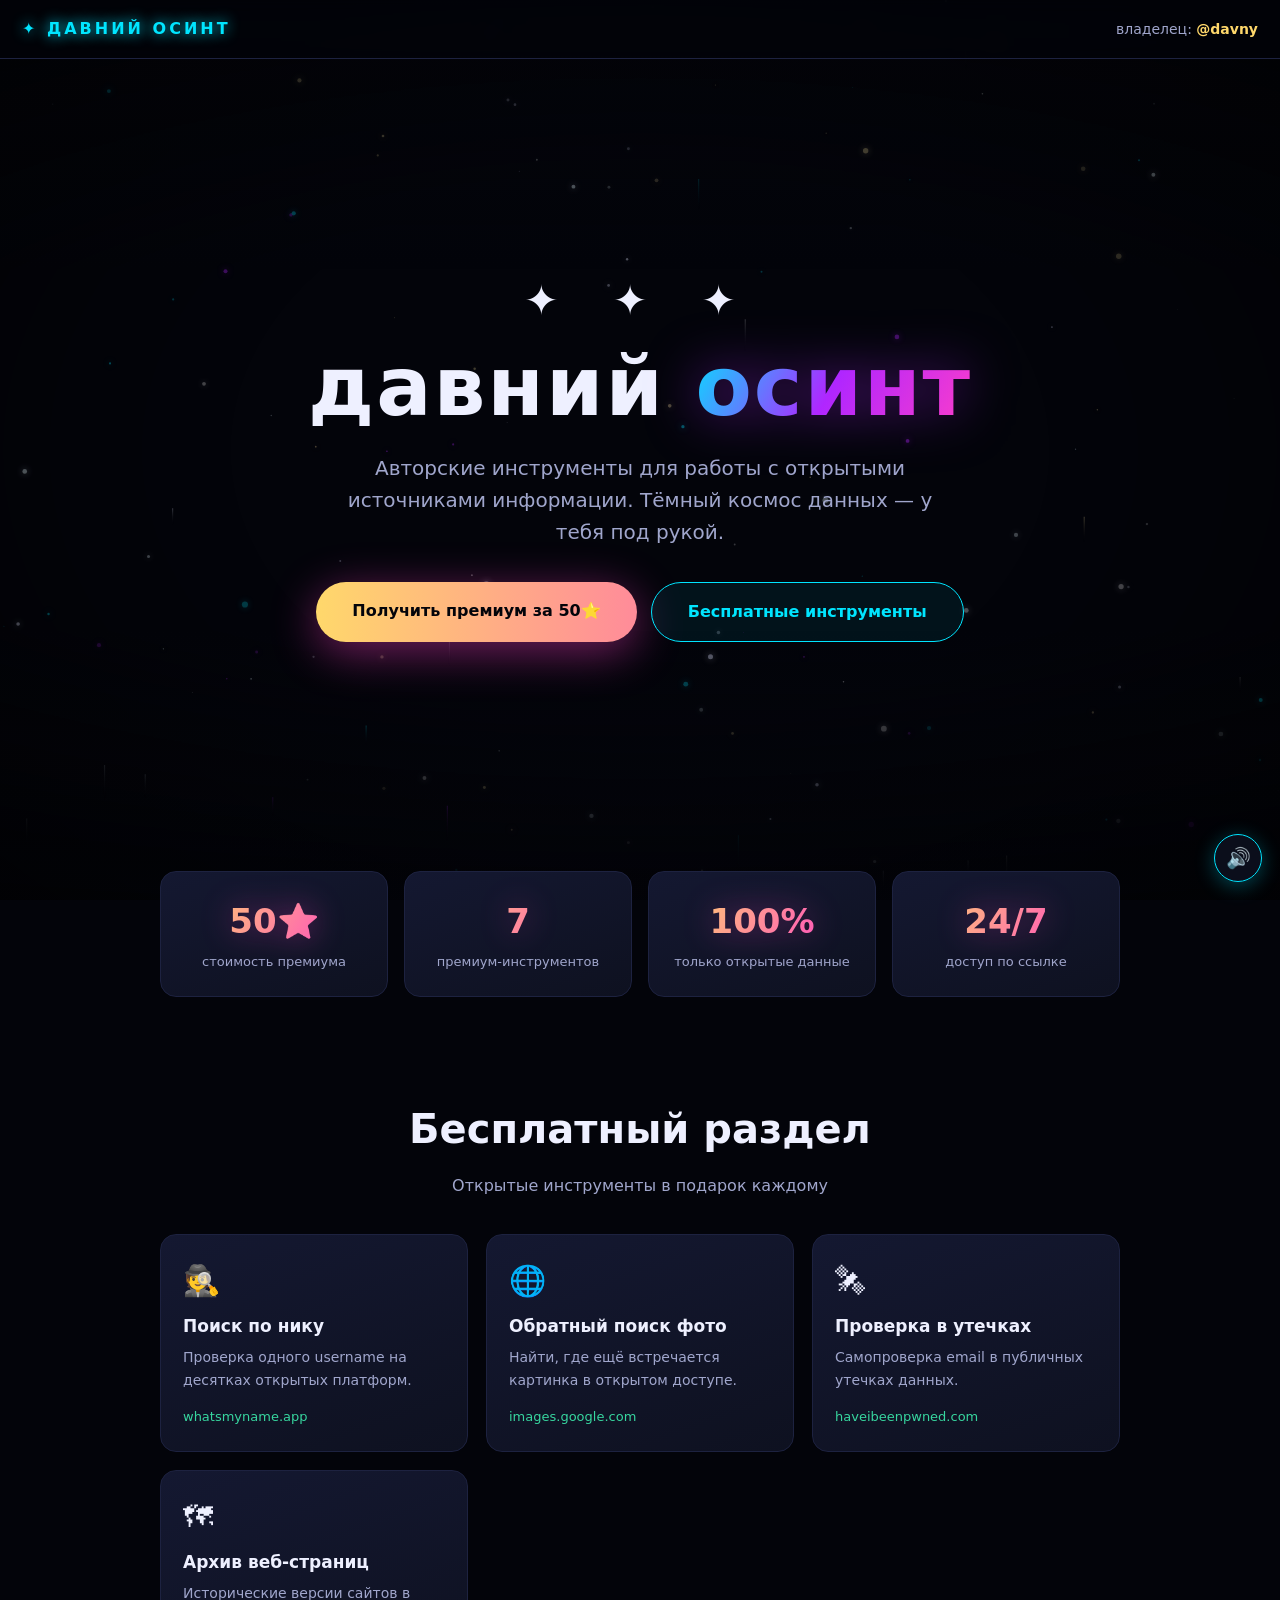
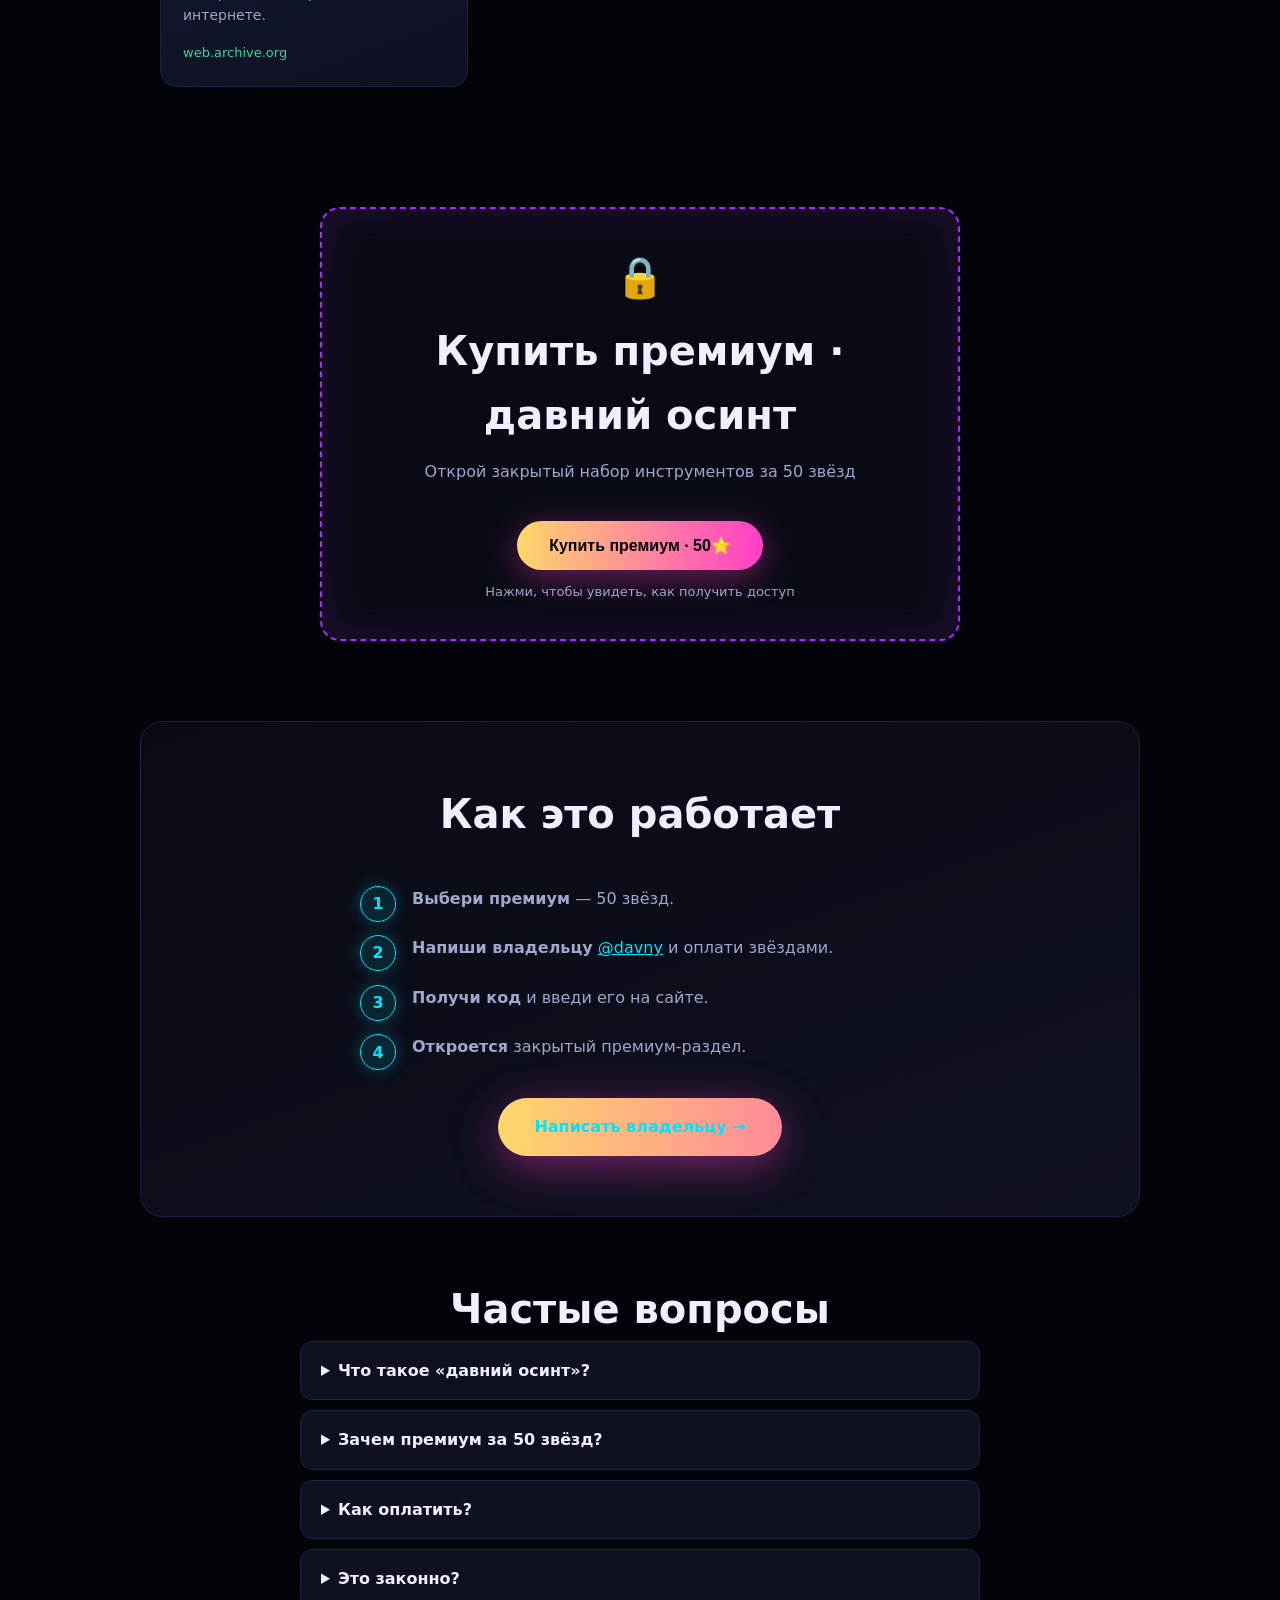
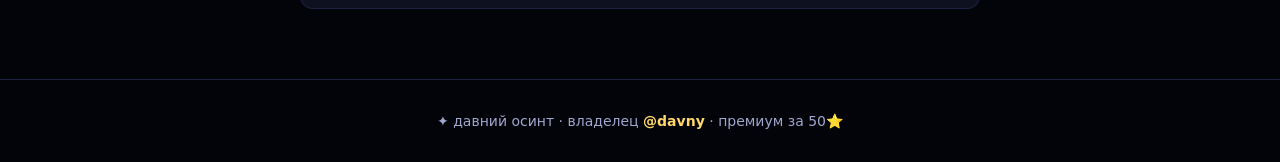
==== index.html @ 4f331660 "Переделал премиум-блок: компактный, с шагами покупки и полем кода" ====
<!DOCTYPE html>
<html lang="ru">
<head>
  <meta charset="UTF-8">
  <meta name="viewport" content="width=device-width, initial-scale=1.0">
  <title>давний осинт — премиум OSINT за 50⭐</title>
  <meta name="description" content="давний осинт — авторские инструменты OSINT по открытым источникам. Владелец @davny. Премиум за 50 звёзд.">
  <link rel="stylesheet" href="style.css">
</head>
<body>

  <canvas id="stars"></canvas>
  <div class="vignette"></div>

  <nav class="topbar">
    <span class="brand">✦ ДАВНИЙ ОСИНТ</span>
    <span class="owner">владелец: <a href="https://t.me/davny">@davny</a></span>
  </nav>

  <header class="hero">
    <div class="hero-inner">
      <p class="logo">✦ ✦ ✦</p>
      <h1>давний <span class="grad">осинт</span></h1>
      <p class="sub">Авторские инструменты для работы с открытыми источниками информации. Тёмный космос данных — у тебя под рукой.</p>
      <div class="hero-btns">
        <a class="cta" href="#premium">Получить премиум за 50⭐</a>
        <a class="cta ghost" href="#free">Бесплатные инструменты</a>
      </div>
    </div>
  </header>

  <section class="stats">
    <div class="stat"><b>50⭐</b><span>стоимость премиума</span></div>
    <div class="stat"><b>7</b><span>премиум-инструментов</span></div>
    <div class="stat"><b>100%</b><span>только открытые данные</span></div>
    <div class="stat"><b>24/7</b><span>доступ по ссылке</span></div>
  </section>

  <section class="free" id="free">
    <h2>Бесплатный раздел</h2>
    <p class="section-sub">Открытые инструменты в подарок каждому</p>
    <div class="cards">
      <div class="card">
        <div class="icon">🕵</div>
        <h3>Поиск по нику</h3>
        <p>Проверка одного username на десятках открытых платформ.</p>
        <a class="link" href="https://whatsmyname.app/">whatsmyname.app</a>
      </div>
      <div class="card">
        <div class="icon">🌐</div>
        <h3>Обратный поиск фото</h3>
        <p>Найти, где ещё встречается картинка в открытом доступе.</p>
        <a class="link" href="https://images.google.com/">images.google.com</a>
      </div>
      <div class="card">
        <div class="icon">🛰</div>
        <h3>Проверка в утечках</h3>
        <p>Самопроверка email в публичных утечках данных.</p>
        <a class="link" href="https://haveibeenpwned.com/">haveibeenpwned.com</a>
      </div>
      <div class="card">
        <div class="icon">🗺</div>
        <h3>Архив веб-страниц</h3>
        <p>Исторические версии сайтов в интернете.</p>
        <a class="link" href="https://web.archive.org/">web.archive.org</a>
      </div>
    </div>
  </section>

  <section class="premium" id="premium">
    <div class="locked" id="locked">
      <div class="lock-icon">🔒</div>
      <h2>Купить премиум · давний осинт</h2>
      <p class="section-sub">Открой закрытый набор инструментов за 50 звёзд</p>

      <button class="pay-btn" id="buy-btn" type="button">Купить премиум · 50⭐</button>
      <p class="hint" id="buy-hint">Нажми, чтобы увидеть, как получить доступ</p>

      <div id="buy-steps" style="display:none">
        <ol class="buy-steps">
          <li>Напиши владельцу <a href="https://t.me/davny">@davny</a> и оплати 50⭐ звёздами.</li>
          <li>Получи код доступа у владельца.</li>
          <li>Введи код ниже — премиум откроется.</li>
        </ol>
        <div class="pay-row">
          <a class="pay-btn" href="https://t.me/davny">Оплатить · @davny</a>
        </div>
        <form id="code-form" onsubmit="event.preventDefault(); tryCode();">
          <input id="code-input" type="text" placeholder="Введите код доступа" autocomplete="off">
          <button id="code-btn" type="submit">Открыть</button>
        </form>
        <p id="code-msg" class="hint" style="margin-top:10px"></p>
      </div>
    </div>

    <div class="premium-content" id="premium-content" style="display:none">
      <h2>Премиум «давний осинт»</h2>
      <p class="section-sub">Ваш доступ активирован ✦</p>
      <div class="cards">
        <div class="card">
          <div class="icon">🛰</div>
          <h3>Shodan — про</h3>
          <p>Детальный поиск открытых устройств и сервисов в интернете.</p>
          <a class="link" href="https://www.shodan.io/">shodan.io</a>
        </div>
        <div class="card">
          <div class="icon">🧩</div>
          <h3>Sherlock CLI</h3>
          <p>Массовая проверка ника по сотням площадок из терминала.</p>
          <a class="link" href="https://github.com/sherlock-project/sherlock">sherlock</a>
        </div>
        <div class="card">
          <div class="icon">📡</div>
          <h3>crt.sh — субдомены</h3>
          <p>Поиск субдоменов и сертификатов по Certificate Transparency.</p>
          <a class="link" href="https://crt.sh/">crt.sh</a>
        </div>
        <div class="card">
          <div class="icon">🔎</div>
          <h3>Maigret</h3>
          <p>Поиск пользователя по нику в огромном списке сайтов.</p>
          <a class="link" href="https://github.com/soxoj/maigret">maigret</a>
        </div>
        <div class="card">
          <div class="icon">🔍</div>
          <h3>Censys</h3>
          <p>Индекс интернета: сервисы, порты, инфраструктура.</p>
          <a class="link" href="https://search.censys.io/">search.censys.io</a>
        </div>
        <div class="card">
          <div class="icon">💳</div>
          <h3>Проверка контрагента</h3>
          <p>Открытые реестры и данные для проверки юрлиц и ИП.</p>
          <a class="link" href="https://egrul.nalog.ru/">egrul.nalog.ru</a>
        </div>
        <div class="card">
          <div class="icon">📓</div>
          <h3>Obsidian — второй мозг</h3>
          <p>Организация собранных данных: заметки, связи, граф источников.</p>
          <a class="link" href="https://obsidian.md/">obsidian.md</a>
        </div>
      </div>
      <div class="notice">
        <strong>Используй легально.</strong> Все инструменты работают только с публичными данными. Сбор сведений о частных лицах без согласия и во вред им запрещён (152-ФЗ РФ).
      </div>
    </div>
  </section>

  <section class="how">
    <h2>Как это работает</h2>
    <ol>
      <li><b>Выбери премиум</b> — 50 звёзд.</li>
      <li><b>Напиши владельцу</b> <a href="https://t.me/davny">@davny</a> и оплати звёздами.</li>
      <li><b>Получи код</b> и введи его на сайте.</li>
      <li><b>Откроется</b> закрытый премиум-раздел.</li>
    </ol>
    <a class="cta" href="https://t.me/davny">Написать владельцу →</a>
  </section>

  <section class="faq">
    <h2>Частые вопросы</h2>
    <details>
      <summary>Что такое «давний осинт»?</summary>
      <p>Это авторский набор инструментов по OSINT — работе с открытыми источниками. Всё, что в нём, доступно легально, без взломов.</p>
    </details>
    <details>
      <summary>Зачем премиум за 50 звёзд?</summary>
      <p>Премиум открывает расширенный список инструментов и методик. Базовые инструменты доступны бесплатно.</p>
    </details>
    <details>
      <summary>Как оплатить?</summary>
      <p>Напиши владельцу <a href="https://t.me/davny">@davny</a> в Telegram и оплати 50 звёзд. В ответ получишь код доступа.</p>
    </details>
    <details>
      <summary>Это законно?</summary>
      <p>Да — описаны только публичные источники и легальные инструменты. Незаконный сбор персональных данных исключён.</p>
    </details>
  </section>

  <footer>
    <p>✦ давний осинт · владелец <a href="https://t.me/davny">@davny</a> · премиум за 50⭐</p>
  </footer>

  <script src="stars.js"></script>
  <script src="codes.js"></script>
  <script src="main.js"></script>
  <script src="sound.js"></script>
</body>
</html>
---- style.css ----
* {
  box-sizing: border-box;
  margin: 0;
  padding: 0;
}

:root {
  --bg: #03040a;
  --bg2: #090b14;
  --card: #0e1120;
  --card2: #141831;
  --border: #1d2240;
  --neon: #00e5ff;
  --neon2: #b026ff;
  --pink: #ff3ec8;
  --gold: #ffd86b;
  --green: #37d69f;
  --text: #eef0ff;
  --muted: #a0a6cc;
}

html {
  scroll-behavior: smooth;
}

body {
  font-family: system-ui, "Segoe UI", Arial, sans-serif;
  background: var(--bg);
  color: var(--text);
  line-height: 1.6;
  min-height: 100vh;
  overflow-x: hidden;
}

a { color: inherit; }

#stars {
  position: fixed;
  inset: 0;
  z-index: 0;
  pointer-events: none;
}

.vignette {
  position: fixed;
  inset: 0;
  z-index: 1;
  pointer-events: none;
  background: radial-gradient(ellipse at center, transparent 45%, rgba(0,0,0,0.55) 100%),
    linear-gradient(180deg, rgba(3,4,10,0.6), transparent 30%, transparent 70%, rgba(3,4,10,0.85));
}

.topbar, header, section, footer { position: relative; z-index: 2; }

/* ---------- TOPBAR ---------- */
.topbar {
  display: flex;
  justify-content: space-between;
  align-items: center;
  padding: 16px 22px;
  border-bottom: 1px solid var(--border);
  background: rgba(3,4,10,0.65);
  backdrop-filter: blur(8px);
  position: sticky;
  top: 0;
  z-index: 20;
}

.brand {
  font-weight: 800;
  letter-spacing: 3px;
  color: var(--neon);
  text-shadow: 0 0 14px var(--neon);
}

.owner { color: var(--muted); font-size: 14px; }
.owner a { color: var(--gold); text-decoration: none; font-weight: 700; }
.owner a:hover { text-decoration: underline; }

/* ---------- HERO ---------- */
.hero {
  min-height: 88vh;
  display: flex;
  align-items: center;
  justify-content: center;
  text-align: center;
  padding: 40px 20px;
}

.hero-inner { max-width: 760px; }

.logo {
  font-size: 42px;
  letter-spacing: 20px;
  margin-bottom: 10px;
  animation: twinkle 3s ease-in-out infinite;
}

h1 {
  font-size: clamp(44px, 8vw, 82px);
  line-height: 1.05;
  font-weight: 900;
  letter-spacing: 2px;
}

h1 .grad {
  background: linear-gradient(120deg, var(--neon), var(--neon2), var(--pink));
  -webkit-background-clip: text;
  background-clip: text;
  -webkit-text-fill-color: transparent;
  filter: drop-shadow(0 0 26px rgba(176,38,255,0.5));
}

.sub {
  color: var(--muted);
  font-size: clamp(16px, 2.5vw, 20px);
  max-width: 600px;
  margin: 22px auto 0;
}

.hero-btns {
  margin-top: 34px;
  display: flex;
  gap: 14px;
  justify-content: center;
  flex-wrap: wrap;
}

/* ---------- CTA ---------- */
.cta {
  display: inline-block;
  padding: 16px 36px;
  font-weight: 800;
  font-size: 16px;
  color: #03040a;
  background: linear-gradient(90deg, var(--gold), var(--pink));
  background-size: 200% 100%;
  border-radius: 999px;
  text-decoration: none;
  animation: grad 5s ease infinite;
  box-shadow: 0 10px 46px rgba(255,62,200,0.45);
  transition: transform 0.18s, filter 0.18s;
}

.cta:hover { transform: translateY(-3px); filter: brightness(1.12); }

.cta.ghost {
  background: rgba(0,229,255,0.07);
  border: 1px solid var(--neon);
  color: var(--neon);
  animation: none;
  box-shadow: none;
}

.cta.ghost:hover { background: var(--neon); color: #03040a; }

/* ---------- STATS ---------- */
.stats {
  max-width: 1000px;
  margin: 0 auto;
  padding: 20px 20px 40px;
  display: grid;
  grid-template-columns: repeat(auto-fit, minmax(160px, 1fr));
  gap: 16px;
  text-align: center;
}

.stat {
  background: linear-gradient(160deg, var(--card2), var(--card));
  border: 1px solid var(--border);
  border-radius: 16px;
  padding: 22px;
}

.stat b {
  display: block;
  font-size: 34px;
  font-weight: 900;
  background: linear-gradient(120deg, var(--gold), var(--pink));
  -webkit-background-clip: text;
  background-clip: text;
  -webkit-text-fill-color: transparent;
  filter: drop-shadow(0 0 16px rgba(255,62,200,0.4));
}

.stat span { color: var(--muted); font-size: 13px; }

/* ---------- SECTIONS ---------- */
.free, .premium, .how, .faq {
  max-width: 1000px;
  margin: 0 auto;
  padding: 60px 20px;
  text-align: center;
}

h2 {
  font-size: clamp(28px, 4vw, 40px);
  font-weight: 900;
}

.section-sub { color: var(--muted); margin: 12px 0 36px; }

.cards {
  display: grid;
  grid-template-columns: repeat(auto-fit, minmax(240px, 1fr));
  gap: 18px;
  text-align: left;
}

.card {
  background: linear-gradient(160deg, var(--card2), var(--card));
  border: 1px solid var(--border);
  border-radius: 16px;
  padding: 22px;
  transition: transform 0.18s, border-color 0.18s, box-shadow 0.18s;
}

.card:hover {
  transform: translateY(-5px);
  border-color: var(--neon);
  box-shadow: 0 12px 34px rgba(0,229,255,0.14);
}

.card .icon { font-size: 30px; margin-bottom: 8px; }
.card h3 { margin-bottom: 6px; font-size: 17px; }
.card p { color: var(--muted); font-size: 14px; margin-bottom: 12px; }
.card .link { color: var(--green); text-decoration: none; font-size: 13px; word-break: break-all; }
.card .link:hover { text-decoration: underline; }

/* ---------- PREMIUM ---------- */
.premium { padding-bottom: 80px; }

.locked {
  max-width: 640px;
  margin: 0 auto;
  border: 2px dashed var(--neon2);
  background: var(--bg2);
  border-radius: 20px;
  padding: 36px 26px;
  box-shadow: 0 0 48px rgba(176,38,255,0.15) inset;
}

.lock-icon { font-size: 40px; margin-bottom: 10px; }

.pay-btn {
  display: inline-block;
  padding: 15px 32px;
  font-weight: 800;
  font-size: 16px;
  color: #03040a;
  background: linear-gradient(90deg, var(--gold), var(--pink));
  border: none;
  border-radius: 999px;
  text-decoration: none;
  cursor: pointer;
  box-shadow: 0 8px 34px rgba(255,62,200,0.4);
  transition: transform 0.18s, filter 0.18s;
}

.pay-btn:hover { transform: translateY(-3px); filter: brightness(1.1); }

.hint { font-size: 13px; color: var(--muted); margin-top: 12px; }

.buy-steps {
  list-style: none;
  text-align: left;
  margin: 22px auto 18px;
  max-width: 520px;
  counter-reset: step;
}
.buy-steps li {
  counter-increment: step;
  position: relative;
  padding: 8px 0 8px 44px;
  color: var(--muted);
  font-size: 15px;
}
.buy-steps li::before {
  content: counter(step);
  position: absolute;
  left: 0;
  top: 8px;
  width: 30px;
  height: 30px;
  display: grid;
  place-items: center;
  border-radius: 50%;
  background: rgba(0,229,255,0.1);
  border: 1px solid var(--neon);
  color: var(--neon);
  font-weight: 800;
  font-size: 14px;
}
.buy-steps a { color: var(--gold); text-decoration: none; font-weight: 700; }
.buy-steps a:hover { text-decoration: underline; }

.pay-row { margin: 6px 0 16px; }

#code-form { margin-top: 10px; }
#code-input {
  padding: 12px 14px;
  border-radius: 10px;
  border: 1px solid var(--border);
  background: var(--card);
  color: var(--text);
  font-size: 15px;
  width: 240px;
}
#code-btn {
  padding: 13px 22px;
  border: none;
  border-radius: 10px;
  background: var(--green);
  color: #03120b;
  font-weight: 800;
  cursor: pointer;
  margin-left: 6px;
}

.notice {
  max-width: 640px;
  margin: 24px auto 0;
  border: 1px solid var(--border);
  border-left: 3px solid var(--green);
  background: var(--bg2);
  border-radius: 10px;
  padding: 14px 16px;
  color: var(--muted);
  font-size: 14px;
  text-align: left;
}
.notice strong { color: var(--text); }

/* ---------- HOW ---------- */
.how {
  background: linear-gradient(160deg, var(--bg2), var(--card));
  border: 1px solid var(--border);
  border-radius: 22px;
  margin-bottom: 40px;
  position: relative;
  overflow: hidden;
}

.how ol { list-style: none; margin: 28px auto 26px; counter-reset: step; max-width: 560px; text-align: left; }
.how li {
  counter-increment: step;
  position: relative;
  padding: 12px 0 12px 52px;
  color: var(--muted);
}
.how li::before {
  content: counter(step);
  position: absolute;
  left: 0;
  top: 12px;
  width: 34px;
  height: 34px;
  display: grid;
  place-items: center;
  border-radius: 50%;
  background: rgba(0,229,255,0.1);
  border: 1px solid var(--neon);
  color: var(--neon);
  font-weight: 800;
  box-shadow: 0 0 16px rgba(0,229,255,0.25);
}
.how a { color: var(--neon); }

/* ---------- FAQ ---------- */
.faq { max-width: 720px; padding-top: 20px; }

details {
  background: var(--card);
  border: 1px solid var(--border);
  border-radius: 12px;
  padding: 16px 20px;
  margin-bottom: 10px;
  text-align: left;
  transition: border-color 0.15s;
}
details:hover { border-color: var(--neon); }

summary {
  font-weight: 700;
  cursor: pointer;
  font-size: 16px;
  color: var(--text);
}

details p {
  color: var(--muted);
  font-size: 15px;
  margin-top: 12px;
}

details a { color: var(--gold); text-decoration: none; }
details a:hover { text-decoration: underline; }

/* ---------- FOOTER ---------- */
footer {
  border-top: 1px solid var(--border);
  text-align: center;
  padding: 30px 20px;
  color: var(--muted);
  font-size: 14px;
}
footer a { color: var(--gold); text-decoration: none; font-weight: 700; }

/* ---------- ANIM ---------- */
@keyframes twinkle { 0%,100% { opacity:1; } 50% { opacity:0.4; } }
@keyframes grad { 0%,100% { background-position:0% 50%; } 50% { background-position:100% 50%; } }

@media (max-width: 560px) {
  .topbar { flex-direction: column; gap: 6px; }
  .cards { grid-template-columns: 1fr; }
  .hero-btns { flex-direction: column; }
}
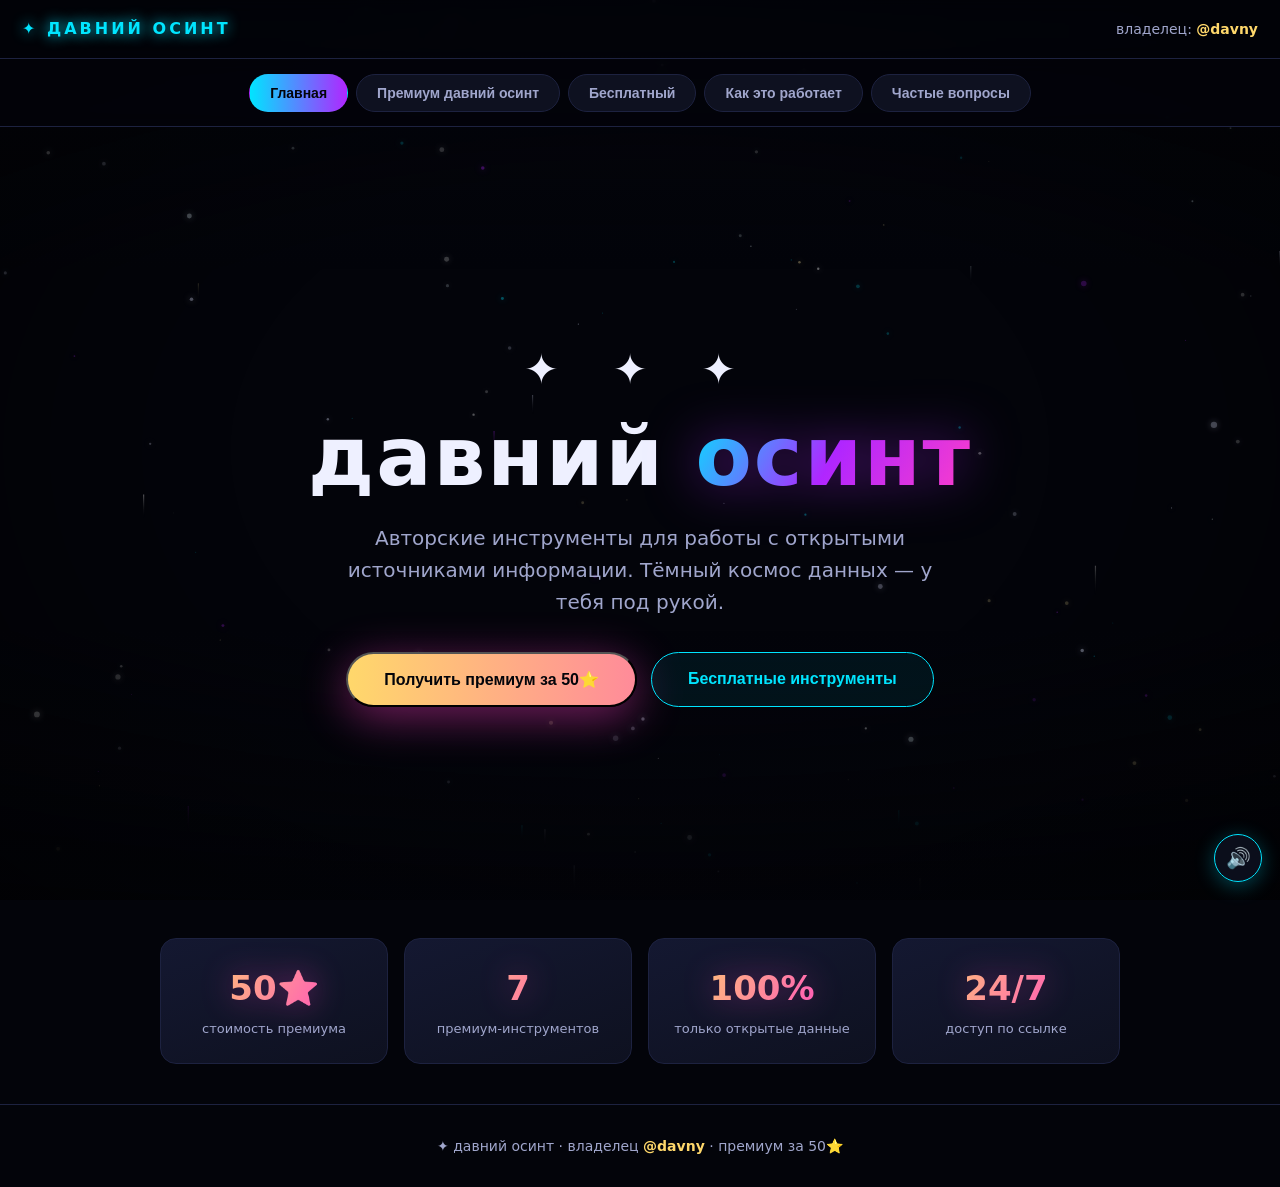
==== commit 24521deb: "Сделал разделы вкладками: премиум, бесплатный, как работает, FAQ" ====
--- a/index.html
+++ b/index.html
@@ -17,56 +17,39 @@
     <span class="owner">владелец: <a href="https://t.me/davny">@davny</a></span>
   </nav>
 
-  <header class="hero">
-    <div class="hero-inner">
-      <p class="logo">✦ ✦ ✦</p>
-      <h1>давний <span class="grad">осинт</span></h1>
-      <p class="sub">Авторские инструменты для работы с открытыми источниками информации. Тёмный космос данных — у тебя под рукой.</p>
-      <div class="hero-btns">
-        <a class="cta" href="#premium">Получить премиум за 50⭐</a>
-        <a class="cta ghost" href="#free">Бесплатные инструменты</a>
-      </div>
-    </div>
-  </header>
-
-  <section class="stats">
-    <div class="stat"><b>50⭐</b><span>стоимость премиума</span></div>
-    <div class="stat"><b>7</b><span>премиум-инструментов</span></div>
-    <div class="stat"><b>100%</b><span>только открытые данные</span></div>
-    <div class="stat"><b>24/7</b><span>доступ по ссылке</span></div>
-  </section>
-
-  <section class="free" id="free">
-    <h2>Бесплатный раздел</h2>
-    <p class="section-sub">Открытые инструменты в подарок каждому</p>
-    <div class="cards">
-      <div class="card">
-        <div class="icon">🕵</div>
-        <h3>Поиск по нику</h3>
-        <p>Проверка одного username на десятках открытых платформ.</p>
-        <a class="link" href="https://whatsmyname.app/">whatsmyname.app</a>
-      </div>
-      <div class="card">
-        <div class="icon">🌐</div>
-        <h3>Обратный поиск фото</h3>
-        <p>Найти, где ещё встречается картинка в открытом доступе.</p>
-        <a class="link" href="https://images.google.com/">images.google.com</a>
-      </div>
-      <div class="card">
-        <div class="icon">🛰</div>
-        <h3>Проверка в утечках</h3>
-        <p>Самопроверка email в публичных утечках данных.</p>
-        <a class="link" href="https://haveibeenpwned.com/">haveibeenpwned.com</a>
-      </div>
-      <div class="card">
-        <div class="icon">🗺</div>
-        <h3>Архив веб-страниц</h3>
-        <p>Исторические версии сайтов в интернете.</p>
-        <a class="link" href="https://web.archive.org/">web.archive.org</a>
-      </div>
-    </div>
-  </section>
-
+  <!-- Навигация по вкладкам -->
+  <nav class="tabs">
+    <button class="tab active" data-tab="home">Главная</button>
+    <button class="tab" data-tab="premium">Премиум давний осинт</button>
+    <button class="tab" data-tab="free">Бесплатный</button>
+    <button class="tab" data-tab="how">Как это работает</button>
+    <button class="tab" data-tab="faq">Частые вопросы</button>
+  </nav>
+
+  <!-- Вкладка: Главная -->
+  <section class="tab-page active" id="page-home">
+    <header class="hero">
+      <div class="hero-inner">
+        <p class="logo">✦ ✦ ✦</p>
+        <h1>давний <span class="grad">осинт</span></h1>
+        <p class="sub">Авторские инструменты для работы с открытыми источниками информации. Тёмный космос данных — у тебя под рукой.</p>
+        <div class="hero-btns">
+          <button class="cta" data-goto="premium">Получить премиум за 50⭐</button>
+          <button class="cta ghost" data-goto="free">Бесплатные инструменты</button>
+        </div>
+      </div>
+    </header>
+
+    <section class="stats">
+      <div class="stat"><b>50⭐</b><span>стоимость премиума</span></div>
+      <div class="stat"><b>7</b><span>премиум-инструментов</span></div>
+      <div class="stat"><b>100%</b><span>только открытые данные</span></div>
+      <div class="stat"><b>24/7</b><span>доступ по ссылке</span></div>
+    </section>
+  </section>
+
+  <!-- Вкладка: Премиум -->
+  <section class="tab-page" id="page-premium">
   <section class="premium" id="premium">
     <div class="locked" id="locked">
       <div class="lock-icon">🔒</div>
@@ -145,7 +128,44 @@
       </div>
     </div>
   </section>
-
+  </section>
+
+  <!-- Вкладка: Бесплатный -->
+  <section class="tab-page" id="page-free">
+  <section class="free" id="free">
+    <h2>Бесплатный раздел</h2>
+    <p class="section-sub">Открытые инструменты в подарок каждому</p>
+    <div class="cards">
+      <div class="card">
+        <div class="icon">🕵</div>
+        <h3>Поиск по нику</h3>
+        <p>Проверка одного username на десятках открытых платформ.</p>
+        <a class="link" href="https://whatsmyname.app/">whatsmyname.app</a>
+      </div>
+      <div class="card">
+        <div class="icon">🌐</div>
+        <h3>Обратный поиск фото</h3>
+        <p>Найти, где ещё встречается картинка в открытом доступе.</p>
+        <a class="link" href="https://images.google.com/">images.google.com</a>
+      </div>
+      <div class="card">
+        <div class="icon">🛰</div>
+        <h3>Проверка в утечках</h3>
+        <p>Самопроверка email в публичных утечках данных.</p>
+        <a class="link" href="https://haveibeenpwned.com/">haveibeenpwned.com</a>
+      </div>
+      <div class="card">
+        <div class="icon">🗺</div>
+        <h3>Архив веб-страниц</h3>
+        <p>Исторические версии сайтов в интернете.</p>
+        <a class="link" href="https://web.archive.org/">web.archive.org</a>
+      </div>
+    </div>
+  </section>
+  </section>
+
+  <!-- Вкладка: Как это работает -->
+  <section class="tab-page" id="page-how">
   <section class="how">
     <h2>Как это работает</h2>
     <ol>
@@ -156,7 +176,10 @@
     </ol>
     <a class="cta" href="https://t.me/davny">Написать владельцу →</a>
   </section>
-
+  </section>
+
+  <!-- Вкладка: Частые вопросы -->
+  <section class="tab-page" id="page-faq">
   <section class="faq">
     <h2>Частые вопросы</h2>
     <details>
@@ -175,6 +198,7 @@
       <summary>Это законно?</summary>
       <p>Да — описаны только публичные источники и легальные инструменты. Незаконный сбор персональных данных исключён.</p>
     </details>
+  </section>
   </section>
 
   <footer>
--- a/style.css
+++ b/style.css
@@ -77,6 +77,45 @@
 .owner a { color: var(--gold); text-decoration: none; font-weight: 700; }
 .owner a:hover { text-decoration: underline; }
 
+/* ---------- TABS ---------- */
+.tabs {
+  position: sticky;
+  top: 60px;
+  z-index: 10;
+  display: flex;
+  justify-content: center;
+  flex-wrap: wrap;
+  gap: 8px;
+  padding: 14px 12px;
+  background: rgba(3,4,10,0.7);
+  backdrop-filter: blur(8px);
+  border-bottom: 1px solid var(--border);
+}
+
+.tab {
+  padding: 10px 20px;
+  border-radius: 999px;
+  border: 1px solid var(--border);
+  background: var(--card);
+  color: var(--muted);
+  font-size: 14px;
+  font-weight: 600;
+  cursor: pointer;
+  transition: color 0.15s, border-color 0.15s, background 0.15s;
+}
+
+.tab:hover { color: var(--text); border-color: var(--neon); }
+
+.tab.active {
+  color: #03040a;
+  background: linear-gradient(90deg, var(--neon), var(--neon2));
+  border-color: transparent;
+  font-weight: 800;
+}
+
+.tab-page { display: none; }
+.tab-page.active { display: block; }
+
 /* ---------- HERO ---------- */
 .hero {
   min-height: 88vh;
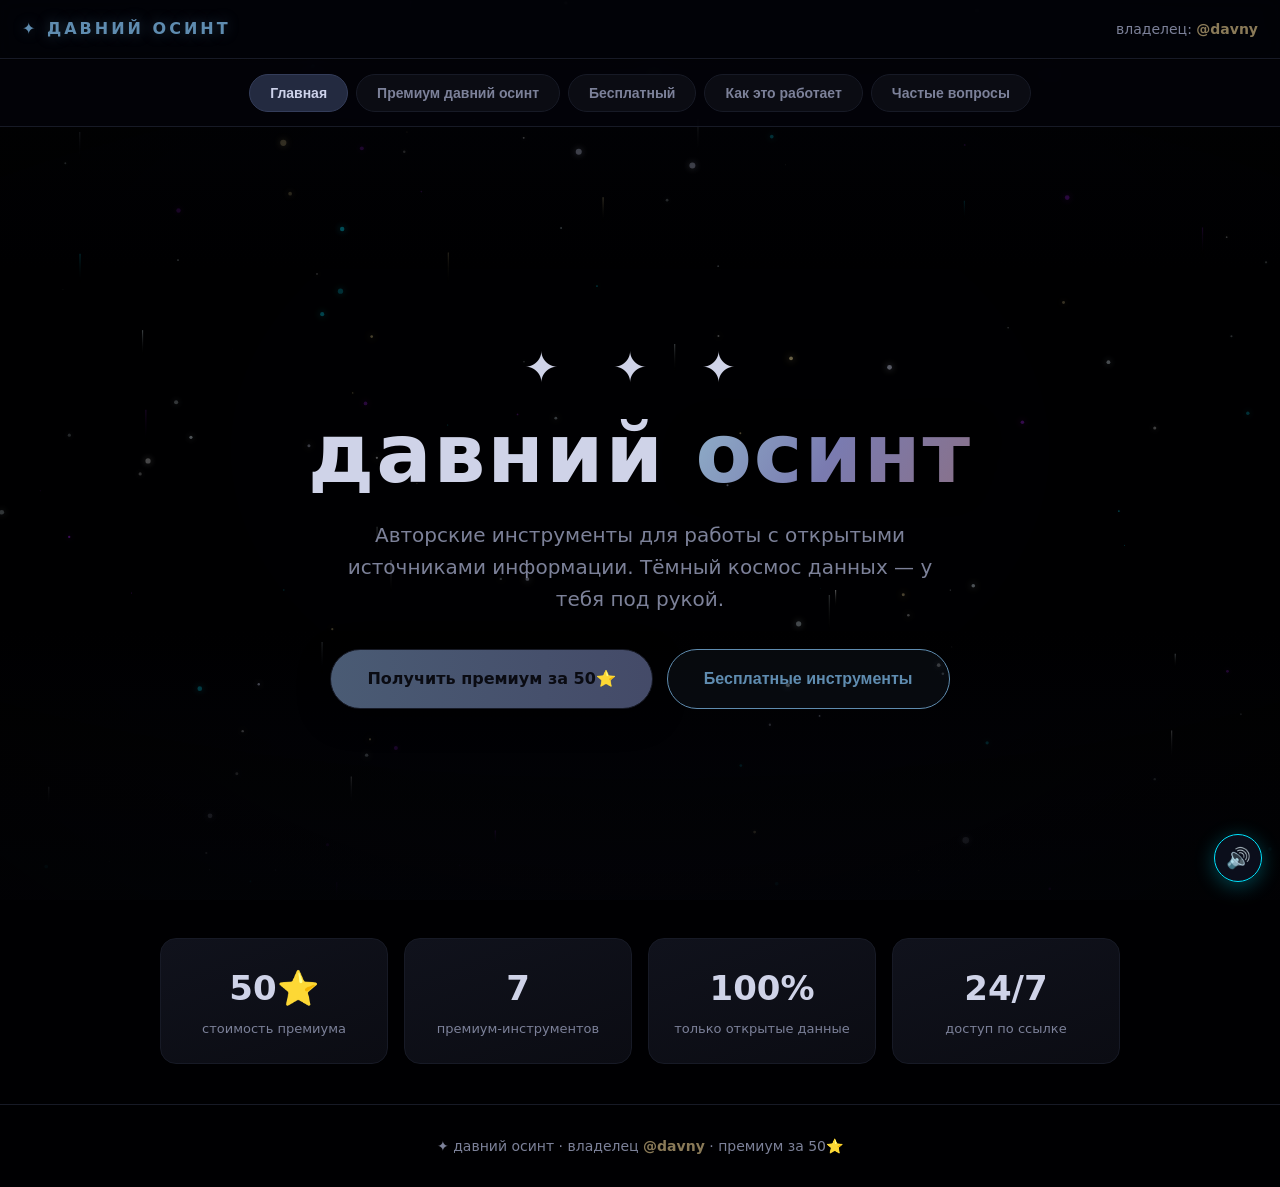
==== commit 47815258: "Кнопки премиума открывают Telegram с готовым сообщением 'Привет, хочу купить премиум'" ====
--- a/index.html
+++ b/index.html
@@ -34,7 +34,7 @@
         <h1>давний <span class="grad">осинт</span></h1>
         <p class="sub">Авторские инструменты для работы с открытыми источниками информации. Тёмный космос данных — у тебя под рукой.</p>
         <div class="hero-btns">
-          <button class="cta" data-goto="premium">Получить премиум за 50⭐</button>
+          <a class="cta" href="https://t.me/davny?text=%D0%9F%D1%80%D0%B8%D0%B2%D0%B5%D1%82%2C%20%D1%85%D0%BE%D1%87%D1%83%20%D0%BA%D1%83%D0%BF%D0%B8%D1%82%D1%8C%20%D0%BF%D1%80%D0%B5%D0%BC%D0%B8%D1%83%D0%BC" target="_blank" rel="noopener">Получить премиум за 50⭐</a>
           <button class="cta ghost" data-goto="free">Бесплатные инструменты</button>
         </div>
       </div>
@@ -66,7 +66,7 @@
           <li>Введи код ниже — премиум откроется.</li>
         </ol>
         <div class="pay-row">
-          <a class="pay-btn" href="https://t.me/davny">Оплатить · @davny</a>
+          <a class="pay-btn" href="https://t.me/davny?text=%D0%9F%D1%80%D0%B8%D0%B2%D0%B5%D1%82%2C%20%D1%85%D0%BE%D1%87%D1%83%20%D0%BA%D1%83%D0%BF%D0%B8%D1%82%D1%8C%20%D0%BF%D1%80%D0%B5%D0%BC%D0%B8%D1%83%D0%BC" target="_blank" rel="noopener">Оплатить · @davny</a>
         </div>
         <form id="code-form" onsubmit="event.preventDefault(); tryCode();">
           <input id="code-input" type="text" placeholder="Введите код доступа" autocomplete="off">
@@ -174,7 +174,7 @@
       <li><b>Получи код</b> и введи его на сайте.</li>
       <li><b>Откроется</b> закрытый премиум-раздел.</li>
     </ol>
-    <a class="cta" href="https://t.me/davny">Написать владельцу →</a>
+    <a class="cta" href="https://t.me/davny?text=%D0%9F%D1%80%D0%B8%D0%B2%D0%B5%D1%82%2C%20%D1%85%D0%BE%D1%87%D1%83%20%D0%BA%D1%83%D0%BF%D0%B8%D1%82%D1%8C%20%D0%BF%D1%80%D0%B5%D0%BC%D0%B8%D1%83%D0%BC" target="_blank" rel="noopener">Написать владельцу →</a>
   </section>
   </section>
 
--- a/style.css
+++ b/style.css
@@ -5,18 +5,18 @@
 }
 
 :root {
-  --bg: #03040a;
-  --bg2: #090b14;
-  --card: #0e1120;
-  --card2: #141831;
-  --border: #1d2240;
-  --neon: #00e5ff;
-  --neon2: #b026ff;
-  --pink: #ff3ec8;
-  --gold: #ffd86b;
-  --green: #37d69f;
-  --text: #eef0ff;
-  --muted: #a0a6cc;
+  --bg: #000002;
+  --bg2: #06070d;
+  --card: #0b0c13;
+  --card2: #10121c;
+  --border: #171a26;
+  --neon: #5f8cb0;
+  --neon2: #6a5f9e;
+  --pink: #7a5f6e;
+  --gold: #8a7a58;
+  --green: #5d8a76;
+  --text: #cfd3e8;
+  --muted: #7c8199;
 }
 
 html {
@@ -70,7 +70,7 @@
   font-weight: 800;
   letter-spacing: 3px;
   color: var(--neon);
-  text-shadow: 0 0 14px var(--neon);
+  text-shadow: 0 0 14px rgba(95,140,176,0.4);
 }
 
 .owner { color: var(--muted); font-size: 14px; }
@@ -107,9 +107,9 @@
 .tab:hover { color: var(--text); border-color: var(--neon); }
 
 .tab.active {
-  color: #03040a;
-  background: linear-gradient(90deg, var(--neon), var(--neon2));
-  border-color: transparent;
+  color: #cdd2ea;
+  background: #232a40;
+  border-color: #343d5a;
   font-weight: 800;
 }
 
@@ -143,11 +143,11 @@
 }
 
 h1 .grad {
-  background: linear-gradient(120deg, var(--neon), var(--neon2), var(--pink));
+  background: linear-gradient(120deg, #8fb0c9, #7a7bb0, #8a7086);
   -webkit-background-clip: text;
   background-clip: text;
   -webkit-text-fill-color: transparent;
-  filter: drop-shadow(0 0 26px rgba(176,38,255,0.5));
+  filter: drop-shadow(0 0 18px rgba(0,0,0,0.4));
 }
 
 .sub {
@@ -171,20 +171,21 @@
   padding: 16px 36px;
   font-weight: 800;
   font-size: 16px;
-  color: #03040a;
-  background: linear-gradient(90deg, var(--gold), var(--pink));
+  color: #0a0b12;
+  background: linear-gradient(90deg, #4a5b74, #3e3a5c);
   background-size: 200% 100%;
   border-radius: 999px;
   text-decoration: none;
   animation: grad 5s ease infinite;
-  box-shadow: 0 10px 46px rgba(255,62,200,0.45);
+  box-shadow: 0 8px 30px rgba(0,0,0,0.5);
   transition: transform 0.18s, filter 0.18s;
+  border: 1px solid var(--border);
 }
 
 .cta:hover { transform: translateY(-3px); filter: brightness(1.12); }
 
 .cta.ghost {
-  background: rgba(0,229,255,0.07);
+  background: rgba(95,140,176,0.07);
   border: 1px solid var(--neon);
   color: var(--neon);
   animation: none;
@@ -215,11 +216,8 @@
   display: block;
   font-size: 34px;
   font-weight: 900;
-  background: linear-gradient(120deg, var(--gold), var(--pink));
-  -webkit-background-clip: text;
-  background-clip: text;
-  -webkit-text-fill-color: transparent;
-  filter: drop-shadow(0 0 16px rgba(255,62,200,0.4));
+  color: var(--text);
+  filter: none;
 }
 
 .stat span { color: var(--muted); font-size: 13px; }
@@ -257,7 +255,7 @@
 .card:hover {
   transform: translateY(-5px);
   border-color: var(--neon);
-  box-shadow: 0 12px 34px rgba(0,229,255,0.14);
+  box-shadow: 0 12px 34px rgba(95,140,176,0.12);
 }
 
 .card .icon { font-size: 30px; margin-bottom: 8px; }
@@ -276,7 +274,7 @@
   background: var(--bg2);
   border-radius: 20px;
   padding: 36px 26px;
-  box-shadow: 0 0 48px rgba(176,38,255,0.15) inset;
+  box-shadow: 0 0 48px rgba(106,95,158,0.12) inset;
 }
 
 .lock-icon { font-size: 40px; margin-bottom: 10px; }
@@ -286,13 +284,13 @@
   padding: 15px 32px;
   font-weight: 800;
   font-size: 16px;
-  color: #03040a;
-  background: linear-gradient(90deg, var(--gold), var(--pink));
-  border: none;
+  color: #0a0b12;
+  background: linear-gradient(90deg, #4a5b74, #3e3a5c);
+  border: 1px solid var(--border);
   border-radius: 999px;
   text-decoration: none;
   cursor: pointer;
-  box-shadow: 0 8px 34px rgba(255,62,200,0.4);
+  box-shadow: 0 6px 22px rgba(0,0,0,0.5);
   transition: transform 0.18s, filter 0.18s;
 }
 
@@ -324,7 +322,7 @@
   display: grid;
   place-items: center;
   border-radius: 50%;
-  background: rgba(0,229,255,0.1);
+  background: rgba(95,140,176,0.1);
   border: 1px solid var(--neon);
   color: var(--neon);
   font-weight: 800;
@@ -397,11 +395,11 @@
   display: grid;
   place-items: center;
   border-radius: 50%;
-  background: rgba(0,229,255,0.1);
+  background: rgba(95,140,176,0.1);
   border: 1px solid var(--neon);
   color: var(--neon);
   font-weight: 800;
-  box-shadow: 0 0 16px rgba(0,229,255,0.25);
+  box-shadow: 0 0 16px rgba(95,140,176,0.2);
 }
 .how a { color: var(--neon); }
 
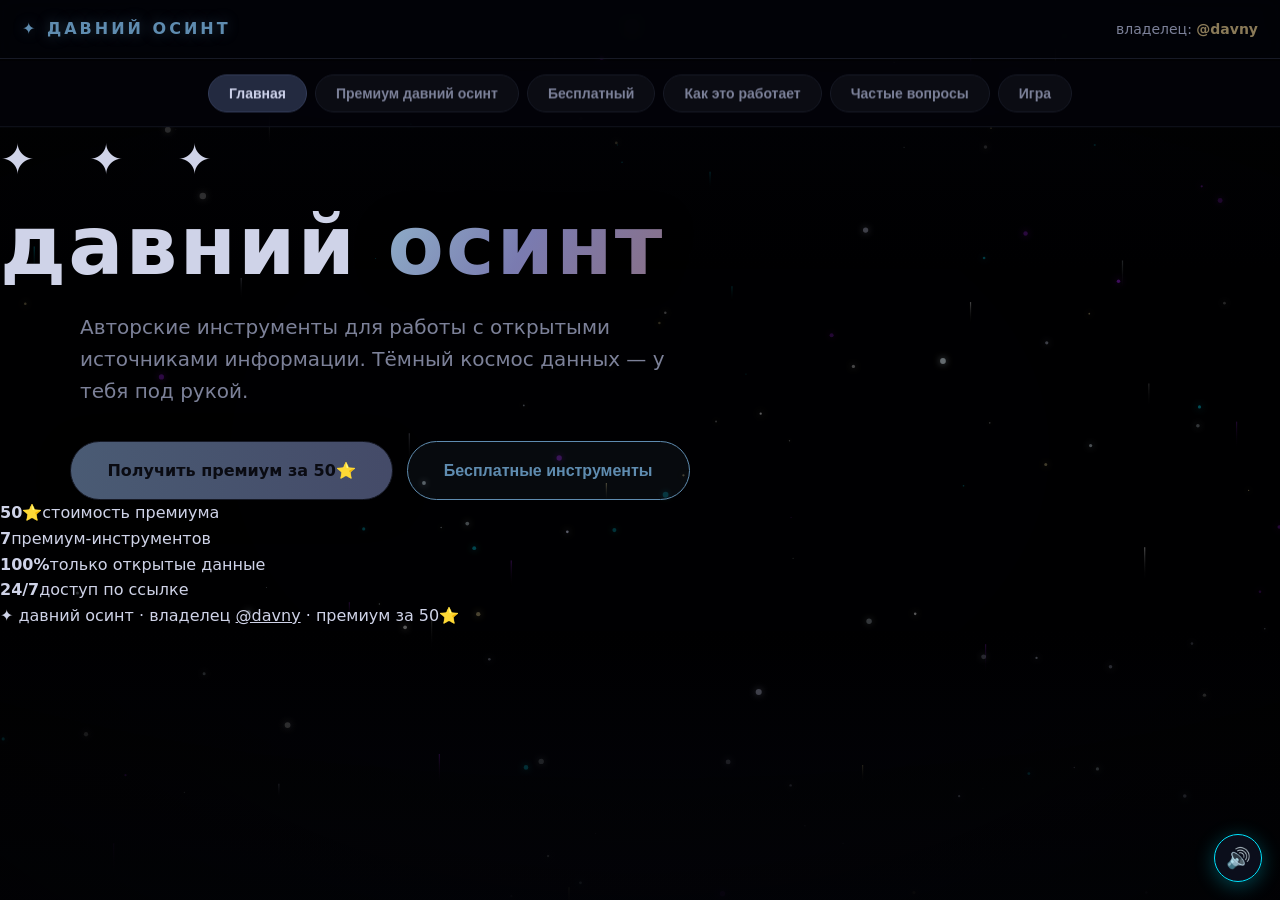
==== commit d79eda66: "Добавил OSINT-квиз во вкладке Игра: за правильный ответ 5 минут бесплатного премиума" ====
--- a/index.html
+++ b/index.html
@@ -24,6 +24,7 @@
     <button class="tab" data-tab="free">Бесплатный</button>
     <button class="tab" data-tab="how">Как это работает</button>
     <button class="tab" data-tab="faq">Частые вопросы</button>
+    <button class="tab" data-tab="game">Игра</button>
   </nav>
 
   <!-- Вкладка: Главная -->
@@ -201,6 +202,31 @@
   </section>
   </section>
 
+  <!-- Вкладка: Игра -->
+  <section class="tab-page" id="page-game">
+  <section class="game">
+    <h2>OSINT-квиз</h2>
+    <p class="section-sub">Ответь правильно и получи <b>5 минут бесплатного премиума</b> ⏱</p>
+
+    <div class="quiz-box" id="quiz-box">
+      <div class="q-progress">Вопрос <span id="q-num">1</span> / <span id="q-total">6</span></div>
+
+      <div class="q-bar"><div class="q-bar-fill" id="q-bar-fill"></div></div>
+
+      <div class="q-title" id="q-title">Загрузка вопроса…</div>
+
+      <div class="q-answers" id="q-answers"></div>
+
+      <div class="q-feedback" id="q-feedback"></div>
+
+      <button class="q-next" id="q-reward" onclick="grantTempPremium()" style="display:none">Получить 5 минут премиума →</button>
+      <button class="q-next" id="q-restart" onclick="restartQuiz()" style="display:none">Попробовать ещё раз</button>
+    </div>
+
+    <p class="hint">Правильный ответ даёт 5 минут бесплатного доступа к премиуму прямо сейчас.</p>
+  </section>
+  </section>
+
   <footer>
     <p>✦ давний осинт · владелец <a href="https://t.me/davny">@davny</a> · премиум за 50⭐</p>
   </footer>
--- a/style.css
+++ b/style.css
@@ -116,7 +116,106 @@
 .tab-page { display: none; }
 .tab-page.active { display: block; }
 
+/* ---------- GAME / QUIZ ---------- */
+.game {
+  max-width: 640px;
+  margin: 0 auto;
+  padding: 60px 20px;
+  text-align: center;
+}
+
+.quiz-box {
+  background: linear-gradient(160deg, var(--card2), var(--card));
+  border: 1px solid var(--border);
+  border-radius: 18px;
+  padding: 28px 22px;
+  margin-top: 10px;
+}
+
+.q-progress {
+  color: var(--muted);
+  font-size: 14px;
+  margin-bottom: 10px;
+}
+
+.q-bar {
+  height: 6px;
+  border-radius: 999px;
+  background: var(--bg2);
+  overflow: hidden;
+  margin-bottom: 22px;
+}
+
+.q-bar-fill {
+  height: 100%;
+  width: 0;
+  background: var(--neon);
+  transition: width 0.4s;
+}
+
+.q-title {
+  font-size: 20px;
+  font-weight: 800;
+  margin-bottom: 20px;
+}
+
+.q-answers {
+  display: flex;
+  flex-direction: column;
+  gap: 10px;
+}
+
+.q-ans {
+  padding: 14px 18px;
+  text-align: left;
+  border-radius: 12px;
+  border: 1px solid var(--border);
+  background: var(--bg2);
+  color: var(--text);
+  font-size: 15px;
+  cursor: pointer;
+  transition: border-color 0.15s, background 0.15s;
+}
+
+.q-ans:hover { border-color: var(--neon); }
+
+.q-ans.correct {
+  border-color: var(--green);
+  background: rgba(93,138,118,0.18);
+}
+
+.q-ans.wrong {
+  border-color: #8a5f5f;
+  background: rgba(138,95,95,0.18);
+}
+
+.q-ans:disabled { cursor: default; }
+
+.q-feedback {
+  margin-top: 16px;
+  font-size: 15px;
+  color: var(--green);
+}
+.q-feedback.bad { color: #b07a7a; }
+
+.q-next {
+  margin-top: 18px;
+  padding: 13px 26px;
+  border: none;
+  border-radius: 999px;
+  background: linear-gradient(90deg, #4a5b74, #3e3a5c);
+  color: #0a0b12;
+  font-weight: 800;
+  font-size: 15px;
+  cursor: pointer;
+}
+
+.q-next:hover { filter: brightness(1.15); }
+
+.game .hint { margin-top: 14px; }
+
 /* ---------- HERO ---------- */
+.hero {
 .hero {
   min-height: 88vh;
   display: flex;
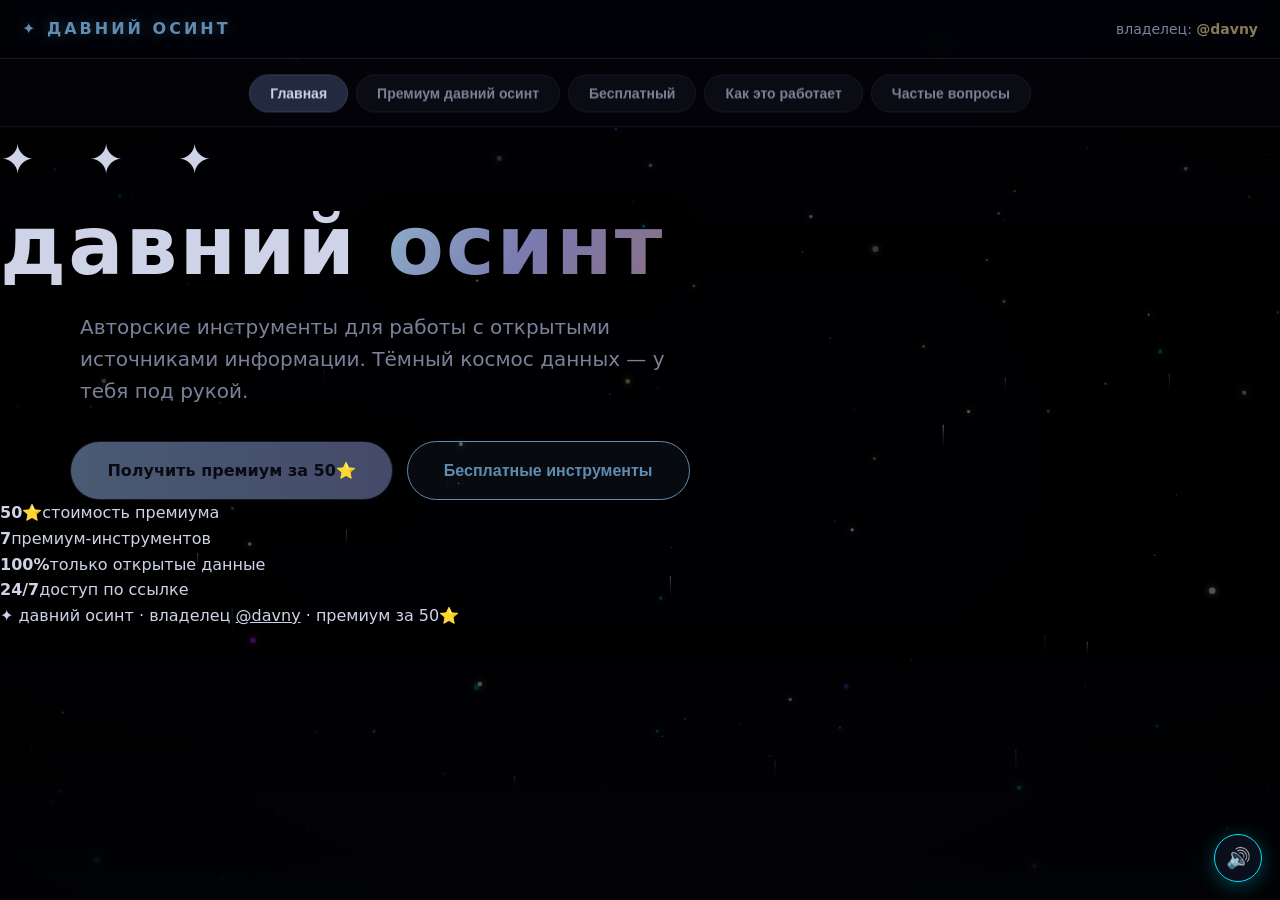
==== commit f5e431a7: "Убрал игру и все её части, вернул как было" ====
--- a/index.html
+++ b/index.html
@@ -24,7 +24,6 @@
     <button class="tab" data-tab="free">Бесплатный</button>
     <button class="tab" data-tab="how">Как это работает</button>
     <button class="tab" data-tab="faq">Частые вопросы</button>
-    <button class="tab" data-tab="game">Игра</button>
   </nav>
 
   <!-- Вкладка: Главная -->
@@ -202,31 +201,6 @@
   </section>
   </section>
 
-  <!-- Вкладка: Игра -->
-  <section class="tab-page" id="page-game">
-  <section class="game">
-    <h2>OSINT-квиз</h2>
-    <p class="section-sub">Ответь правильно и получи <b>5 минут бесплатного премиума</b> ⏱</p>
-
-    <div class="quiz-box" id="quiz-box">
-      <div class="q-progress">Вопрос <span id="q-num">1</span> / <span id="q-total">6</span></div>
-
-      <div class="q-bar"><div class="q-bar-fill" id="q-bar-fill"></div></div>
-
-      <div class="q-title" id="q-title">Загрузка вопроса…</div>
-
-      <div class="q-answers" id="q-answers"></div>
-
-      <div class="q-feedback" id="q-feedback"></div>
-
-      <button class="q-next" id="q-reward" onclick="grantTempPremium()" style="display:none">Получить 5 минут премиума →</button>
-      <button class="q-next" id="q-restart" onclick="restartQuiz()" style="display:none">Попробовать ещё раз</button>
-    </div>
-
-    <p class="hint">Правильный ответ даёт 5 минут бесплатного доступа к премиуму прямо сейчас.</p>
-  </section>
-  </section>
-
   <footer>
     <p>✦ давний осинт · владелец <a href="https://t.me/davny">@davny</a> · премиум за 50⭐</p>
   </footer>
--- a/style.css
+++ b/style.css
@@ -116,104 +116,6 @@
 .tab-page { display: none; }
 .tab-page.active { display: block; }
 
-/* ---------- GAME / QUIZ ---------- */
-.game {
-  max-width: 640px;
-  margin: 0 auto;
-  padding: 60px 20px;
-  text-align: center;
-}
-
-.quiz-box {
-  background: linear-gradient(160deg, var(--card2), var(--card));
-  border: 1px solid var(--border);
-  border-radius: 18px;
-  padding: 28px 22px;
-  margin-top: 10px;
-}
-
-.q-progress {
-  color: var(--muted);
-  font-size: 14px;
-  margin-bottom: 10px;
-}
-
-.q-bar {
-  height: 6px;
-  border-radius: 999px;
-  background: var(--bg2);
-  overflow: hidden;
-  margin-bottom: 22px;
-}
-
-.q-bar-fill {
-  height: 100%;
-  width: 0;
-  background: var(--neon);
-  transition: width 0.4s;
-}
-
-.q-title {
-  font-size: 20px;
-  font-weight: 800;
-  margin-bottom: 20px;
-}
-
-.q-answers {
-  display: flex;
-  flex-direction: column;
-  gap: 10px;
-}
-
-.q-ans {
-  padding: 14px 18px;
-  text-align: left;
-  border-radius: 12px;
-  border: 1px solid var(--border);
-  background: var(--bg2);
-  color: var(--text);
-  font-size: 15px;
-  cursor: pointer;
-  transition: border-color 0.15s, background 0.15s;
-}
-
-.q-ans:hover { border-color: var(--neon); }
-
-.q-ans.correct {
-  border-color: var(--green);
-  background: rgba(93,138,118,0.18);
-}
-
-.q-ans.wrong {
-  border-color: #8a5f5f;
-  background: rgba(138,95,95,0.18);
-}
-
-.q-ans:disabled { cursor: default; }
-
-.q-feedback {
-  margin-top: 16px;
-  font-size: 15px;
-  color: var(--green);
-}
-.q-feedback.bad { color: #b07a7a; }
-
-.q-next {
-  margin-top: 18px;
-  padding: 13px 26px;
-  border: none;
-  border-radius: 999px;
-  background: linear-gradient(90deg, #4a5b74, #3e3a5c);
-  color: #0a0b12;
-  font-weight: 800;
-  font-size: 15px;
-  cursor: pointer;
-}
-
-.q-next:hover { filter: brightness(1.15); }
-
-.game .hint { margin-top: 14px; }
-
 /* ---------- HERO ---------- */
 .hero {
 .hero {
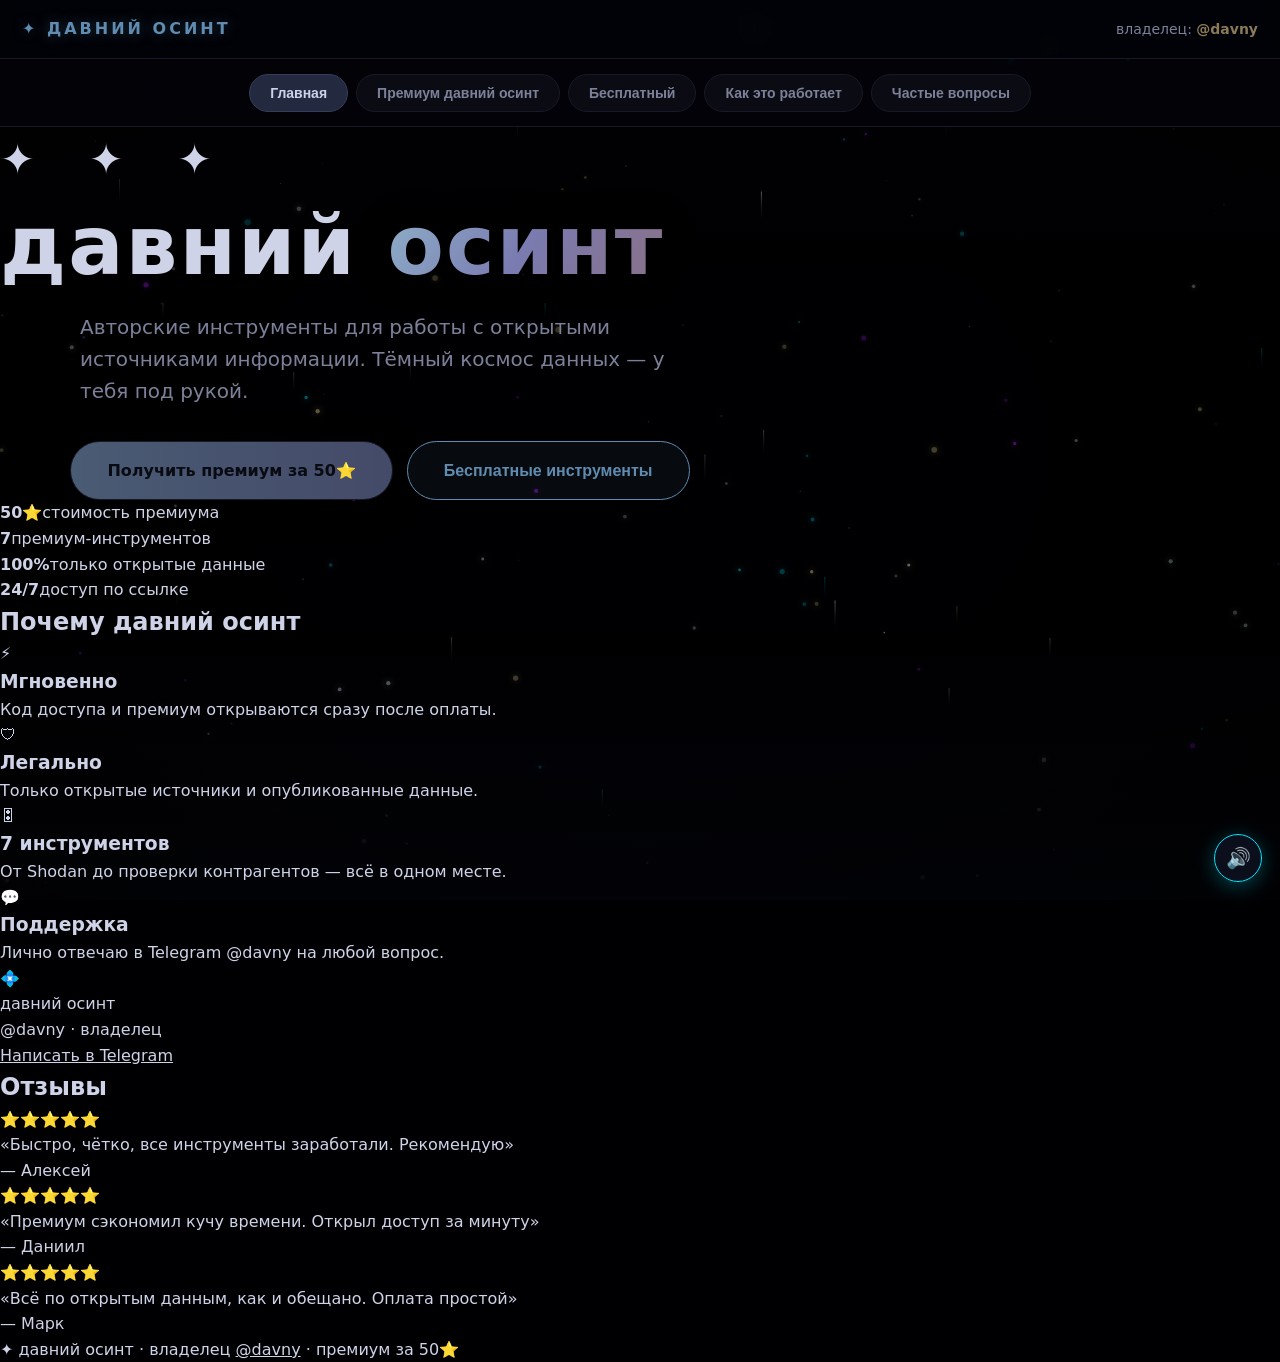
==== commit 73fb27e4: "Улучшил сайт: почему мы, Telegram-карточка, отзывы, бейджи, плавное появление" ====
--- a/index.html
+++ b/index.html
@@ -46,6 +46,67 @@
       <div class="stat"><b>100%</b><span>только открытые данные</span></div>
       <div class="stat"><b>24/7</b><span>доступ по ссылке</span></div>
     </section>
+
+    <!-- Почему мы -->
+    <section class="why fade">
+      <h2>Почему давний осинт</h2>
+      <div class="cards">
+        <div class="card">
+          <div class="icon">⚡</div>
+          <h3>Мгновенно</h3>
+          <p>Код доступа и премиум открываются сразу после оплаты.</p>
+        </div>
+        <div class="card">
+          <div class="icon">🛡</div>
+          <h3>Легально</h3>
+          <p>Только открытые источники и опубликованные данные.</p>
+        </div>
+        <div class="card">
+          <div class="icon">🎛</div>
+          <h3>7 инструментов</h3>
+          <p>От Shodan до проверки контрагентов — всё в одном месте.</p>
+        </div>
+        <div class="card">
+          <div class="icon">💬</div>
+          <h3>Поддержка</h3>
+          <p>Лично отвечаю в Telegram @davny на любой вопрос.</p>
+        </div>
+      </div>
+    </section>
+
+    <!-- Telegram-эмбед -->
+    <section class="tg fade">
+      <div class="tg-card">
+        <div class="tg-ava">💠</div>
+        <div class="tg-info">
+          <div class="tg-name">давний осинт</div>
+          <div class="tg-user">@davny · владелец</div>
+        </div>
+        <a class="pay-btn" href="https://t.me/davny?text=%D0%9F%D1%80%D0%B8%D0%B2%D0%B5%D1%82%2C%20%D1%85%D0%BE%D1%87%D1%83%20%D0%BA%D1%83%D0%BF%D0%B8%D1%82%D1%8C%20%D0%BF%D1%80%D0%B5%D0%BC%D0%B8%D1%83%D0%BC" target="_blank" rel="noopener">Написать в Telegram</a>
+      </div>
+    </section>
+
+    <!-- Отзывы -->
+    <section class="reviews fade">
+      <h2>Отзывы</h2>
+      <div class="cards">
+        <div class="review-card">
+          <div class="stars">⭐⭐⭐⭐⭐</div>
+          <p>«Быстро, чётко, все инструменты заработали. Рекомендую»</p>
+          <span class="rev-author">— Алексей</span>
+        </div>
+        <div class="review-card">
+          <div class="stars">⭐⭐⭐⭐⭐</div>
+          <p>«Премиум сэкономил кучу времени. Открыл доступ за минуту»</p>
+          <span class="rev-author">— Даниил</span>
+        </div>
+        <div class="review-card">
+          <div class="stars">⭐⭐⭐⭐⭐</div>
+          <p>«Всё по открытым данным, как и обещано. Оплата простой»</p>
+          <span class="rev-author">— Марк</span>
+        </div>
+      </div>
+    </section>
   </section>
 
   <!-- Вкладка: Премиум -->
@@ -80,7 +141,8 @@
       <h2>Премиум «давний осинт»</h2>
       <p class="section-sub">Ваш доступ активирован ✦</p>
       <div class="cards">
-        <div class="card">
+        <div class="card badge-tag">
+          <span class="mini-badge hot">🔥 Топ</span>
           <div class="icon">🛰</div>
           <h3>Shodan — про</h3>
           <p>Детальный поиск открытых устройств и сервисов в интернете.</p>
@@ -116,7 +178,8 @@
           <p>Открытые реестры и данные для проверки юрлиц и ИП.</p>
           <a class="link" href="https://egrul.nalog.ru/">egrul.nalog.ru</a>
         </div>
-        <div class="card">
+        <div class="card badge-tag">
+          <span class="mini-badge new">✨ Новинка</span>
           <div class="icon">📓</div>
           <h3>Obsidian — второй мозг</h3>
           <p>Организация собранных данных: заметки, связи, граф источников.</p>
--- a/style.css
+++ b/style.css
@@ -196,6 +196,25 @@
 .cta.ghost:hover { background: var(--neon); color: #03040a; }
 
 /* ---------- STATS ---------- */
+.why, .tg, .reviews {
+  max-width: 1000px;
+  margin: 0 auto;
+  padding: 40px 20px;
+  text-align: center;
+}
+
+.why h2, .reviews h2 {
+  margin-bottom: 26px;
+}
+
+.fade {
+  opacity: 0;
+  transform: translateY(24px);
+  transition: opacity 0.7s ease, transform 0.7s ease;
+}
+
+.fade.in { opacity: 1; transform: none; }
+
 .stats {
   max-width: 1000px;
   margin: 0 auto;
@@ -448,6 +467,65 @@
 @keyframes twinkle { 0%,100% { opacity:1; } 50% { opacity:0.4; } }
 @keyframes grad { 0%,100% { background-position:0% 50%; } 50% { background-position:100% 50%; } }
 
+/* ---------- TELEGRAM CARD ---------- */
+.tg-card {
+  display: flex;
+  align-items: center;
+  gap: 16px;
+  max-width: 560px;
+  margin: 0 auto;
+  background: linear-gradient(160deg, var(--card2), var(--card));
+  border: 1px solid var(--border);
+  border-radius: 16px;
+  padding: 20px 22px;
+  text-align: left;
+  flex-wrap: wrap;
+}
+
+.tg-ava {
+  font-size: 40px;
+  width: 54px;
+  height: 54px;
+  display: grid;
+  place-items: center;
+  border-radius: 50%;
+  background: rgba(95,140,176,0.15);
+  border: 1px solid var(--border);
+  flex-shrink: 0;
+}
+
+.tg-info { flex: 1; min-width: 120px; }
+.tg-name { font-weight: 800; font-size: 17px; }
+.tg-user { color: var(--muted); font-size: 13px; }
+
+/* ---------- REVIEWS ---------- */
+.review-card {
+  background: linear-gradient(160deg, var(--card2), var(--card));
+  border: 1px solid var(--border);
+  border-radius: 16px;
+  padding: 22px;
+  text-align: left;
+}
+
+.stars { color: var(--gold); font-size: 14px; margin-bottom: 8px; }
+.review-card p { color: var(--muted); font-size: 14px; margin-bottom: 10px; }
+.rev-author { color: var(--text); font-weight: 700; font-size: 13px; }
+
+/* ---------- MINI BADGES ---------- */
+.badge-tag { position: relative; }
+.mini-badge {
+  position: absolute;
+  top: 12px;
+  right: 12px;
+  font-size: 11px;
+  font-weight: 800;
+  letter-spacing: 0.5px;
+  padding: 4px 10px;
+  border-radius: 999px;
+}
+.mini-badge.hot { background: rgba(138,95,95,0.25); color: #d99a9a; border: 1px solid #8a5f5f; }
+.mini-badge.new { background: rgba(93,138,118,0.25); color: #9ad4ba; border: 1px solid var(--green); }
+
 @media (max-width: 560px) {
   .topbar { flex-direction: column; gap: 6px; }
   .cards { grid-template-columns: 1fr; }
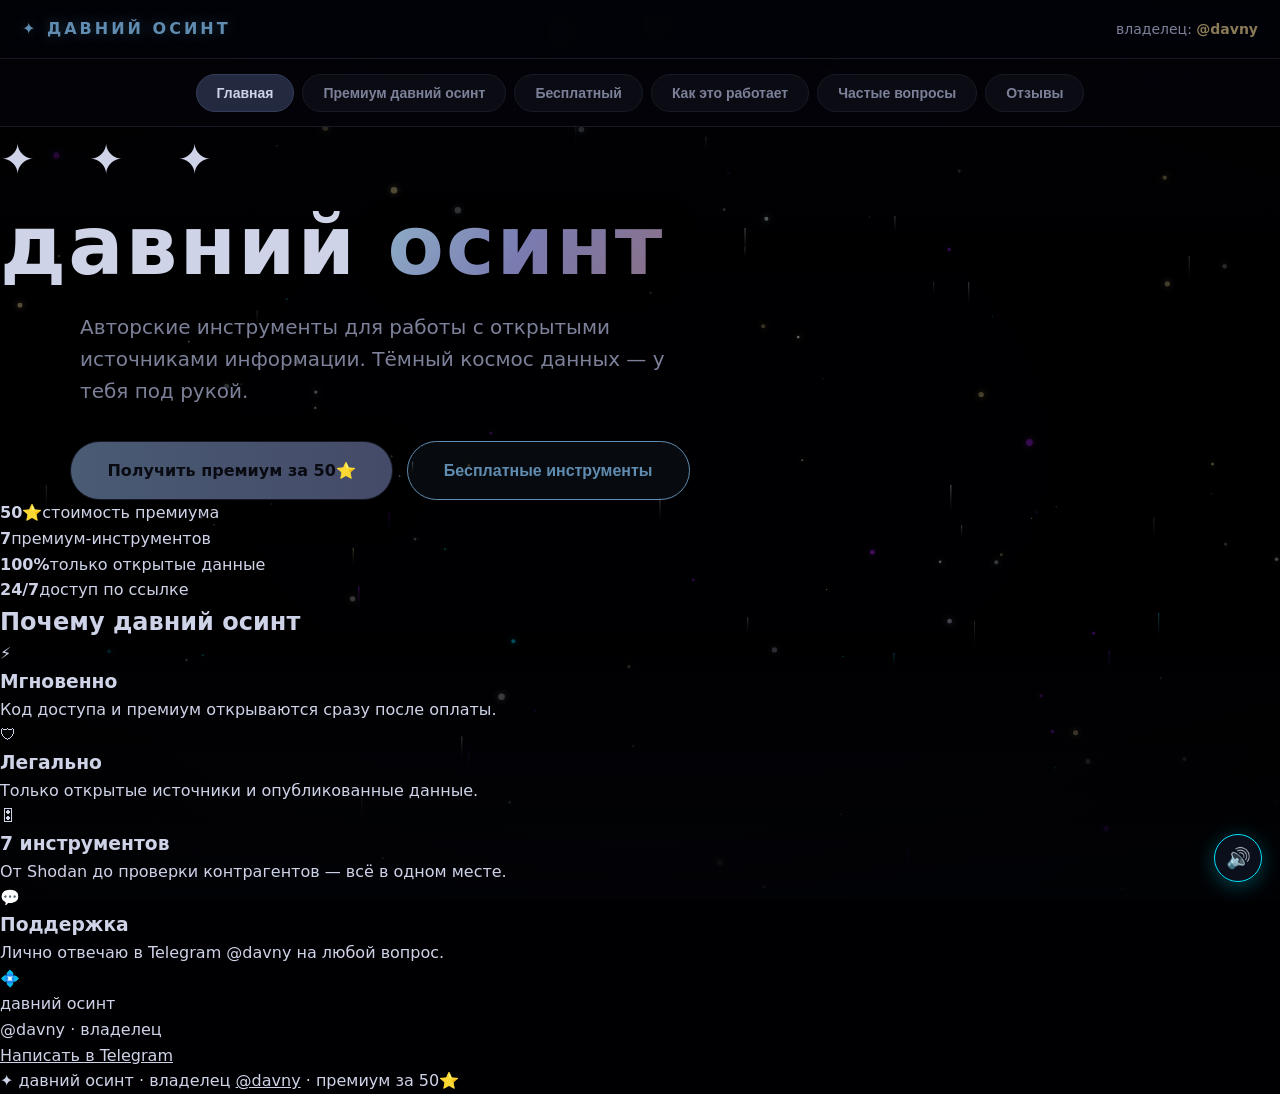
==== commit 5ebce239: "Убрал фейковые отзывы, добавил вкладку 'Отзывы' с формой отправки в Telegram и списком" ====
--- a/index.html
+++ b/index.html
@@ -24,6 +24,7 @@
     <button class="tab" data-tab="free">Бесплатный</button>
     <button class="tab" data-tab="how">Как это работает</button>
     <button class="tab" data-tab="faq">Частые вопросы</button>
+    <button class="tab" data-tab="reviews">Отзывы</button>
   </nav>
 
   <!-- Вкладка: Главная -->
@@ -83,28 +84,6 @@
           <div class="tg-user">@davny · владелец</div>
         </div>
         <a class="pay-btn" href="https://t.me/davny?text=%D0%9F%D1%80%D0%B8%D0%B2%D0%B5%D1%82%2C%20%D1%85%D0%BE%D1%87%D1%83%20%D0%BA%D1%83%D0%BF%D0%B8%D1%82%D1%8C%20%D0%BF%D1%80%D0%B5%D0%BC%D0%B8%D1%83%D0%BC" target="_blank" rel="noopener">Написать в Telegram</a>
-      </div>
-    </section>
-
-    <!-- Отзывы -->
-    <section class="reviews fade">
-      <h2>Отзывы</h2>
-      <div class="cards">
-        <div class="review-card">
-          <div class="stars">⭐⭐⭐⭐⭐</div>
-          <p>«Быстро, чётко, все инструменты заработали. Рекомендую»</p>
-          <span class="rev-author">— Алексей</span>
-        </div>
-        <div class="review-card">
-          <div class="stars">⭐⭐⭐⭐⭐</div>
-          <p>«Премиум сэкономил кучу времени. Открыл доступ за минуту»</p>
-          <span class="rev-author">— Даниил</span>
-        </div>
-        <div class="review-card">
-          <div class="stars">⭐⭐⭐⭐⭐</div>
-          <p>«Всё по открытым данным, как и обещано. Оплата простой»</p>
-          <span class="rev-author">— Марк</span>
-        </div>
       </div>
     </section>
   </section>
@@ -264,12 +243,30 @@
   </section>
   </section>
 
+  <!-- Вкладка: Отзывы -->
+  <section class="tab-page" id="page-reviews">
+  <section class="reviews-sec">
+    <h2>Отзывы</h2>
+    <p class="section-sub">Поделись впечатлением — твой отзыв увидит владелец</p>
+
+    <form id="review-form" class="review-form">
+      <input id="review-name" type="text" placeholder="Твоё имя" maxlength="30" required>
+      <textarea id="review-text" placeholder="Напиши отзыв…" rows="3" maxlength="300" required></textarea>
+      <button type="submit" class="pay-btn">Отправить отзыв →</button>
+      <p id="review-msg" class="hint"></p>
+    </form>
+
+    <div class="review-list" id="review-list"></div>
+  </section>
+  </section>
+
   <footer>
     <p>✦ давний осинт · владелец <a href="https://t.me/davny">@davny</a> · премиум за 50⭐</p>
   </footer>
 
   <script src="stars.js"></script>
   <script src="codes.js"></script>
+  <script src="reviews.js"></script>
   <script src="main.js"></script>
   <script src="sound.js"></script>
 </body>
--- a/style.css
+++ b/style.css
@@ -467,6 +467,63 @@
 @keyframes twinkle { 0%,100% { opacity:1; } 50% { opacity:0.4; } }
 @keyframes grad { 0%,100% { background-position:0% 50%; } 50% { background-position:100% 50%; } }
 
+/* ---------- REVIEWS TAB ---------- */
+.reviews-sec {
+  max-width: 640px;
+  margin: 0 auto;
+  padding: 60px 20px;
+  text-align: center;
+}
+
+.review-form {
+  display: flex;
+  flex-direction: column;
+  gap: 12px;
+  background: linear-gradient(160deg, var(--card2), var(--card));
+  border: 1px solid var(--border);
+  border-radius: 16px;
+  padding: 22px;
+  margin-bottom: 30px;
+  text-align: left;
+}
+
+.review-form input,
+.review-form textarea {
+  width: 100%;
+  padding: 12px 14px;
+  border-radius: 10px;
+  border: 1px solid var(--border);
+  background: var(--bg2);
+  color: var(--text);
+  font-size: 15px;
+  font-family: inherit;
+  resize: vertical;
+}
+
+.review-form input:focus,
+.review-form textarea:focus {
+  outline: none;
+  border-color: var(--neon);
+}
+
+.review-form .pay-btn { width: max-content; }
+
+.review-list {
+  display: grid;
+  grid-template-columns: repeat(auto-fit, minmax(240px, 1fr));
+  gap: 16px;
+  text-align: left;
+}
+
+.review-card.list-item {
+  background: linear-gradient(160deg, var(--card2), var(--card));
+  border: 1px solid var(--border);
+  border-radius: 16px;
+  padding: 20px;
+}
+
+.review-card p { color: var(--muted); font-size: 14px; margin-bottom: 10px; }
+
 /* ---------- TELEGRAM CARD ---------- */
 .tg-card {
   display: flex;
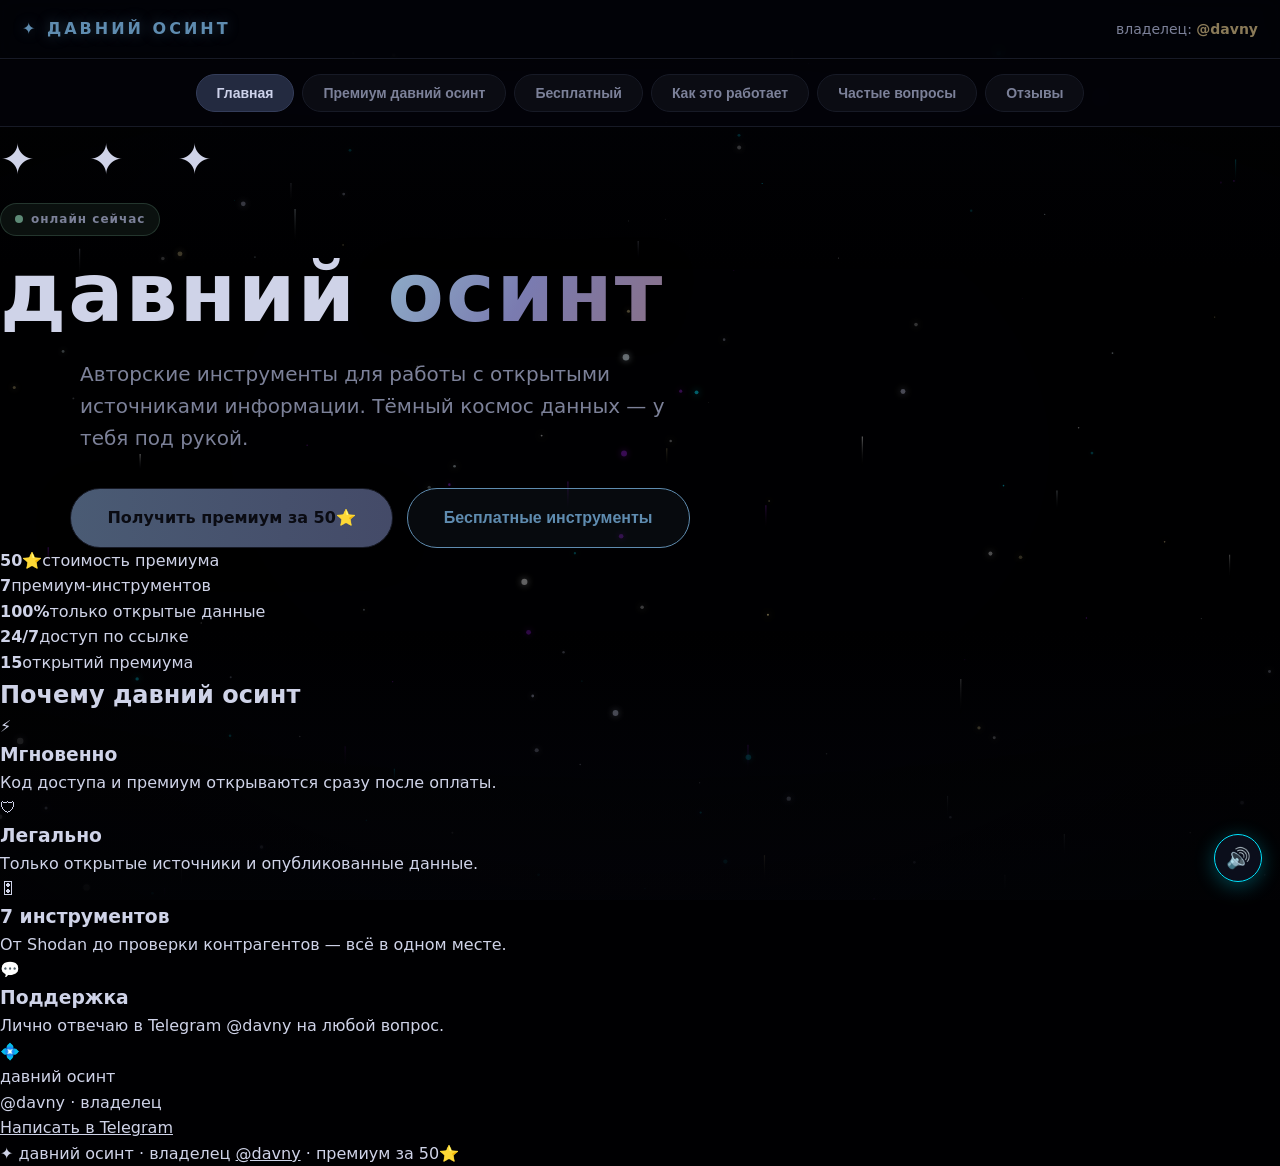
==== commit a0cd963f: "Добавил тарифы 15/30/50, бейдж 'онлайн', счётчик открытий премиума" ====
--- a/index.html
+++ b/index.html
@@ -32,6 +32,7 @@
     <header class="hero">
       <div class="hero-inner">
         <p class="logo">✦ ✦ ✦</p>
+        <div class="online-badge"><span class="dot"></span> онлайн сейчас</div>
         <h1>давний <span class="grad">осинт</span></h1>
         <p class="sub">Авторские инструменты для работы с открытыми источниками информации. Тёмный космос данных — у тебя под рукой.</p>
         <div class="hero-btns">
@@ -46,6 +47,7 @@
       <div class="stat"><b>7</b><span>премиум-инструментов</span></div>
       <div class="stat"><b>100%</b><span>только открытые данные</span></div>
       <div class="stat"><b>24/7</b><span>доступ по ссылке</span></div>
+      <div class="stat"><b><span id="open-count">0</span></b><span>открытий премиума</span></div>
     </section>
 
     <!-- Почему мы -->
@@ -94,14 +96,33 @@
     <div class="locked" id="locked">
       <div class="lock-icon">🔒</div>
       <h2>Купить премиум · давний осинт</h2>
-      <p class="section-sub">Открой закрытый набор инструментов за 50 звёзд</p>
-
-      <button class="pay-btn" id="buy-btn" type="button">Купить премиум · 50⭐</button>
+      <p class="section-sub">Открой закрытый набор инструментов — выбери свой уровень</p>
+
+      <div class="plans">
+        <button class="plan" data-plan="15">
+          <span class="plan-name">Старт</span>
+          <span class="plan-price">15⭐</span>
+          <span class="plan-desc">3 инструмента</span>
+        </button>
+        <button class="plan active" data-plan="30">
+          <span class="plan-name">Стандарт</span>
+          <span class="plan-price">30⭐</span>
+          <span class="plan-desc">5 инструментов</span>
+        </button>
+        <button class="plan hit" data-plan="50">
+          <span class="plan-name">Топ</span>
+          <span class="plan-price">50⭐</span>
+          <span class="plan-desc">все 7 инструментов</span>
+        </button>
+      </div>
+      <p class="hint">Сейчас выбран тариф: <b id="plan-label">Топ · 50⭐</b></p>
+
+      <button class="pay-btn" id="buy-btn" type="button">Купить премиум · <span id="buy-label">50⭐</span></button>
       <p class="hint" id="buy-hint">Нажми, чтобы увидеть, как получить доступ</p>
 
       <div id="buy-steps" style="display:none">
         <ol class="buy-steps">
-          <li>Напиши владельцу <a href="https://t.me/davny">@davny</a> и оплати 50⭐ звёздами.</li>
+          <li>Напиши владельцу <a href="https://t.me/davny">@davny</a> и оплати выбранные звёзды.</li>
           <li>Получи код доступа у владельца.</li>
           <li>Введи код ниже — премиум откроется.</li>
         </ol>
--- a/style.css
+++ b/style.css
@@ -524,7 +524,76 @@
 
 .review-card p { color: var(--muted); font-size: 14px; margin-bottom: 10px; }
 
-/* ---------- TELEGRAM CARD ---------- */
+/* ---------- ONLINE BADGE ---------- */
+.online-badge {
+  display: inline-flex;
+  align-items: center;
+  gap: 8px;
+  font-size: 12px;
+  font-weight: 700;
+  letter-spacing: 1px;
+  color: var(--muted);
+  background: rgba(93,138,118,0.12);
+  border: 1px solid rgba(93,138,118,0.3);
+  border-radius: 999px;
+  padding: 6px 14px;
+  margin-bottom: 14px;
+}
+
+.online-badge .dot {
+  width: 8px;
+  height: 8px;
+  border-radius: 50%;
+  background: var(--green);
+  animation: blink 1.5s ease-in-out infinite;
+}
+
+@keyframes blink { 0%,100% { opacity: 1; } 50% { opacity: 0.3; } }
+
+/* ---------- PLANS ---------- */
+.plans {
+  display: grid;
+  grid-template-columns: repeat(auto-fit, minmax(140px, 1fr));
+  gap: 12px;
+  max-width: 560px;
+  margin: 20px auto;
+}
+
+.plan {
+  background: var(--card);
+  border: 1px solid var(--border);
+  border-radius: 14px;
+  padding: 16px 12px;
+  cursor: pointer;
+  transition: border-color 0.15s, background 0.15s, transform 0.15s;
+  color: var(--text);
+  position: relative;
+}
+
+.plan:hover { border-color: var(--neon); transform: translateY(-2px); }
+
+.plan.active {
+  border-color: var(--neon);
+  background: rgba(95,140,176,0.12);
+}
+
+.plan.hit::after {
+  content: "ХИТ";
+  position: absolute;
+  top: -8px;
+  right: 8px;
+  font-size: 10px;
+  font-weight: 800;
+  padding: 2px 8px;
+  border-radius: 999px;
+  background: rgba(138,95,95,0.25);
+  color: #d99a9a;
+  border: 1px solid #8a5f5f;
+}
+
+.plan-name { display: block; font-weight: 700; font-size: 14px; }
+.plan-price { display: block; font-size: 24px; font-weight: 900; color: var(--text); margin: 4px 0; }
+.plan-desc { display: block; font-size: 12px; color: var(--muted); }
 .tg-card {
   display: flex;
   align-items: center;
